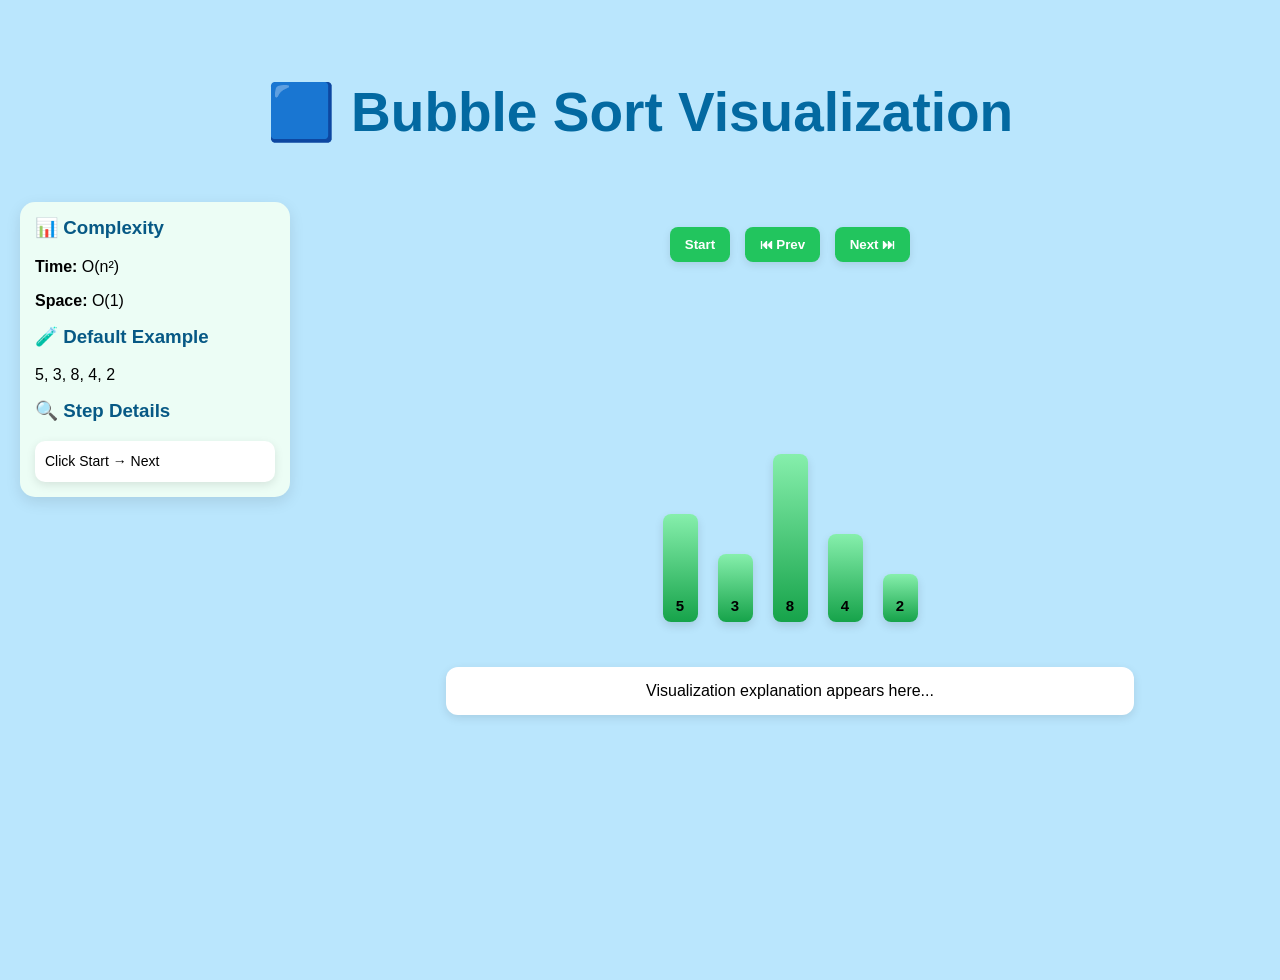
==== bubble.html @ c0d635e3 "Add files via upload" ====
<!DOCTYPE html>
<html>
<head>
  <title>Bubble Sort</title>
  <link rel="stylesheet" href="main.css">
</head>

<body class="bubble-bg">

<h1 class="title">🟦 Bubble Sort Visualization</h1>

<div class="layout">

  <!-- LEFT SIDE -->
  <div class="side-box">
    <h3>📊 Complexity</h3>
    <p><b>Time:</b> O(n²)</p>
    <p><b>Space:</b> O(1)</p>

    <h3>🧪 Default Example</h3>
    <p>5, 3, 8, 4, 2</p>

    <h3>🔍 Step Details</h3>
    <div id="stepBox" class="step-box">
      Click Start → Next
    </div>
  </div>

  <!-- RIGHT SIDE -->
  <div class="main">

    <div class="controls">
      
      <button onclick="start()">Start</button>
      <button onclick="prevStep()">⏮ Prev</button>
      <button onclick="nextStep()">Next ⏭</button>
    </div>

    <div id="array"></div>

    <div id="explain" class="explanation">
      Visualization explanation appears here...
    </div>

  </div>

</div>

<script src="script.js"></script>

</body>
</html>
---- main.css ----
body {
  margin: 0;
  font-family: Arial, sans-serif;
  background-color: #e0f2fe; /* pastel light blue */
  text-align: center;
}

/* Home Page Title */
.title {
  font-size: 55px;
  margin-top: 80px;
  color: #0369a1;
}

.subtitle {
  font-size: 18px;
  color: #334155;
}

/* Home Page Cards */
.card-container {
  margin-top: 60px;
  display: flex;
  justify-content: center;
  gap: 40px;
}

.card {
  padding: 40px 60px;
  border-radius: 20px;
  text-decoration: none;
  font-size: 22px;
  font-weight: bold;
  color: #0f172a;
  box-shadow: 0 8px 20px rgba(0,0,0,0.1);
  transition: 0.3s;
}

.card:hover {
  transform: scale(1.1);
}

.bubble {
  background-color: #bae6fd;   /* pastel blue */
}

.selection {
  background-color: #ddd6fe;   /* pastel purple */
}

.insertion {
  background-color: #bbf7d0;   /* pastel green */
}

/* Bubble Sort Page Background */
.bubble-bg {
  background-color: #bae6fd;
  min-height: 100vh;
}

/* Page Layout */
.layout {
  display: flex;
  gap: 30px;
  padding: 20px;
  align-items: flex-start;
}

/* Left Panel */
.side-box {
  width: 250px;
  background: #e0f2fe;
  padding: 18px;
  border-radius: 16px;
  box-shadow: 0 5px 14px rgba(0,0,0,0.1);
  text-align: left;
}

.side-box h3 {
  margin-top: 0;
  color: #075985;
}

/* Main Area */
.main {
  flex: 1;
}

/* Controls */
.controls {
  margin: 20px;
}

.controls input {
  padding: 10px 14px;
  border-radius: 10px;
  border: 1px solid #94a3b8;
  width: 260px;
  font-size: 15px;
}

.controls button {
  padding: 10px 16px;
  margin: 5px;
  border: none;
  border-radius: 10px;
  background: white;
  font-weight: bold;
  cursor: pointer;
  box-shadow: 0 3px 8px rgba(0,0,0,0.1);
  transition: 0.3s;
}

.controls button:hover {
  transform: scale(1.05);
}

/* Array Area */
#array {
  display: flex;
  justify-content: center;
  align-items: flex-end;
  gap: 10px;
  margin-top: 30px;
  min-height: 260px;
  padding: 20px;
}

/* Bars */
.bar {
  width: 45px;
  background: #0284c7;
  border-radius: 8px 8px 0 0;
  transition: all 0.4s ease;
  display: flex;
  align-items: flex-end;
  justify-content: center;
  color: black;
  font-weight: bold;
  font-size: 15px;
  padding-bottom: 8px;
  box-shadow: 0 4px 10px rgba(0,0,0,0.12);
}

/* Comparison / Swap / Sorted colors */
.compare {
  background: #facc15 !important; /* yellow */
}

.swap {
  background: #ef4444 !important; /* red */
}

.sorted {
  background: #22c55e !important; /* green */
}

/* Explanation Box */
.explanation {
  margin: 20px auto;
  width: 70%;
  padding: 15px;
  background: white;
  border-radius: 12px;
  font-size: 16px;
  box-shadow: 0 3px 10px rgba(0,0,0,0.1);
}

/* Step Details Box */
.step-box {
  margin-top: 10px;
  padding: 12px;
  background: white;
  border-radius: 10px;
  font-size: 14px;
  box-shadow: 0 3px 10px rgba(0,0,0,0.1);
  line-height: 1.5;
}

/* Optional scroll box if explanation becomes long */
.full-box {
  margin-top: 10px;
  padding: 10px;
  background: white;
  border-radius: 10px;
  font-size: 13px;
  max-height: 200px;
  overflow-y: auto;
  box-shadow: 0 3px 10px rgba(0,0,0,0.1);
}
/* Selection page background */
.selection-bg {
  background-color: #ddd6fe; /* pastel purple */
}

/* Layout */
.layout {
  display: flex;
  gap: 30px;
  padding: 20px;
}

/* Left side box */
.side-box {
  width: 220px;
  background: white;
  padding: 15px;
  border-radius: 15px;
}

/* Step box */
.step-box {
  margin-top: 10px;
  padding: 10px;
  background: #f1f5f9;
  border-radius: 10px;
}

/* Bars */
.bar {
  width: 30px;
  margin: 5px;
  background: #7c3aed;
  border-radius: 6px;
  transition: all 0.3s ease;
  display: flex;
  align-items: flex-end;
  justify-content: center;
  font-weight: bold;
}
/* Insertion page background */
.insertion-bg {
  background-color: #bbf7d0;  /* pastel green */
}

/* Layout */
.layout {
  display: flex;
  gap: 30px;
  padding: 20px;
}

/* Left panel */
.side-box {
  width: 240px;
  background: #ecfdf5;
  padding: 15px;
  border-radius: 15px;
  box-shadow: 0 5px 15px rgba(0,0,0,0.1);
}

/* Step box */
.step-box {
  margin-top: 10px;
  padding: 10px;
  background: white;
  border-radius: 10px;
  font-size: 14px;
}

/* Main section */
.main {
  flex: 1;
}

/* Controls */
.controls {
  margin: 20px;
}

.controls input {
  padding: 10px;
  border-radius: 8px;
  border: 1px solid #ccc;
}

.controls button {
  padding: 10px 15px;
  margin: 5px;
  border: none;
  border-radius: 8px;
  background: #22c55e;
  color: white;
  font-weight: bold;
  cursor: pointer;
  transition: 0.3s;
}

.controls button:hover {
  transform: scale(1.1);
}

/* Array container */
#array {
  display: flex;
  justify-content: center;
  align-items: flex-end;
  margin-top: 40px;
  height: 300px;
}

/* Bars */
.bar {
  width: 35px;
  margin: 5px;
  background: linear-gradient(to top, #16a34a, #86efac);
  border-radius: 8px;
  transition: all 0.3s ease;

  display: flex;
  align-items: flex-end;
  justify-content: center;

  font-weight: bold;
  color: black;
}

/* Explanation box */
.explanation {
  margin-top: 20px;
  padding: 15px;
  background: white;
  border-radius: 12px;
  font-size: 16px;
}
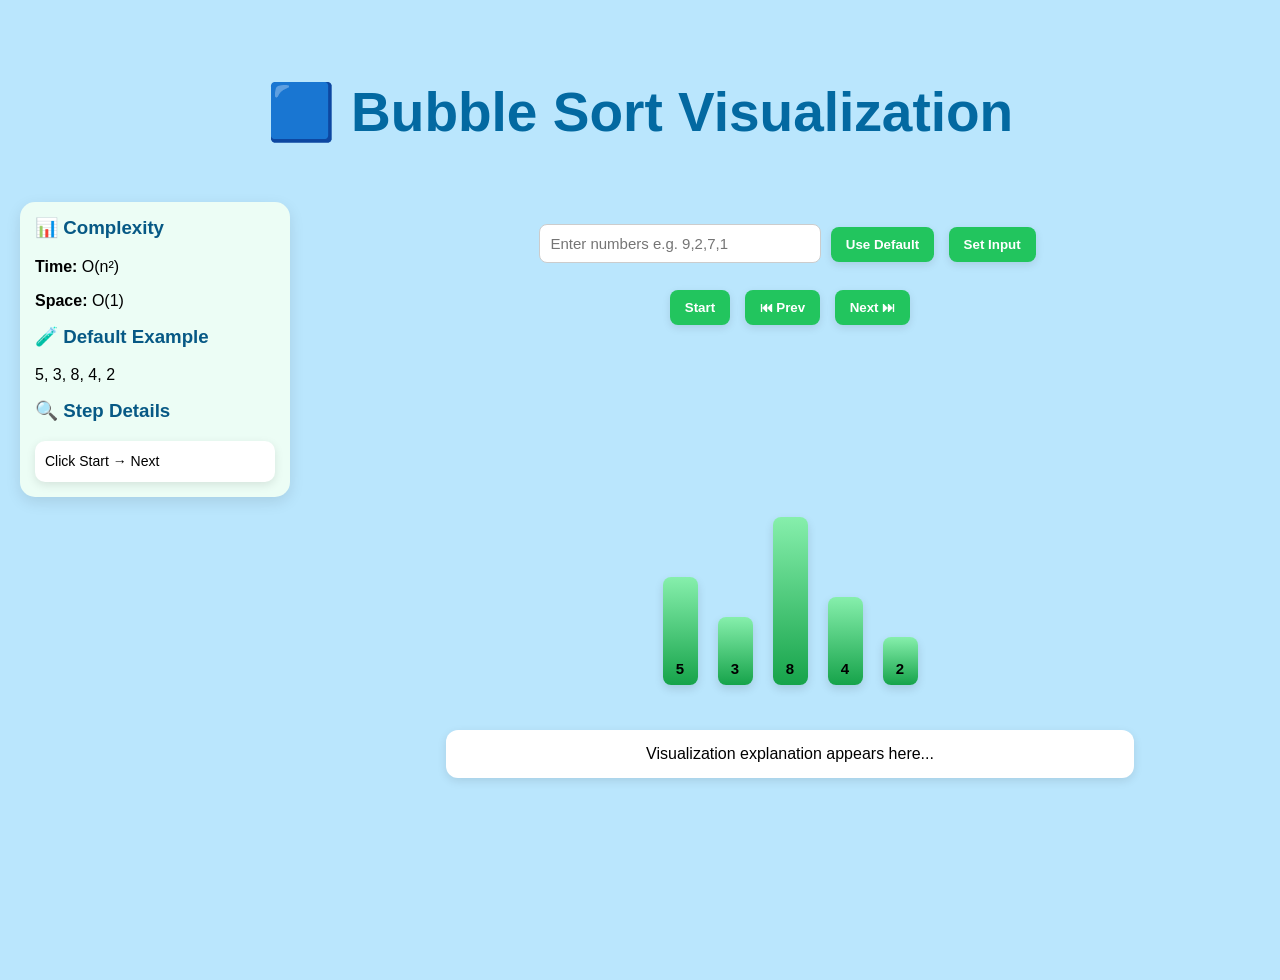
==== commit c0097476: "Add files via upload" ====
--- a/bubble.html
+++ b/bubble.html
@@ -30,11 +30,20 @@
   <div class="main">
 
     <div class="controls">
-      
-      <button onclick="start()">Start</button>
-      <button onclick="prevStep()">⏮ Prev</button>
-      <button onclick="nextStep()">Next ⏭</button>
-    </div>
+
+  <!-- User Input -->
+  <input id="userInput" placeholder="Enter numbers e.g. 9,2,7,1">
+
+  <button onclick="useDefault()">Use Default</button>
+  <button onclick="setArray()">Set Input</button>
+
+  <br><br>
+
+  <button onclick="start()">Start</button>
+  <button onclick="prevStep()">⏮ Prev</button>
+  <button onclick="nextStep()">Next ⏭</button>
+
+</div>
 
     <div id="array"></div>
 
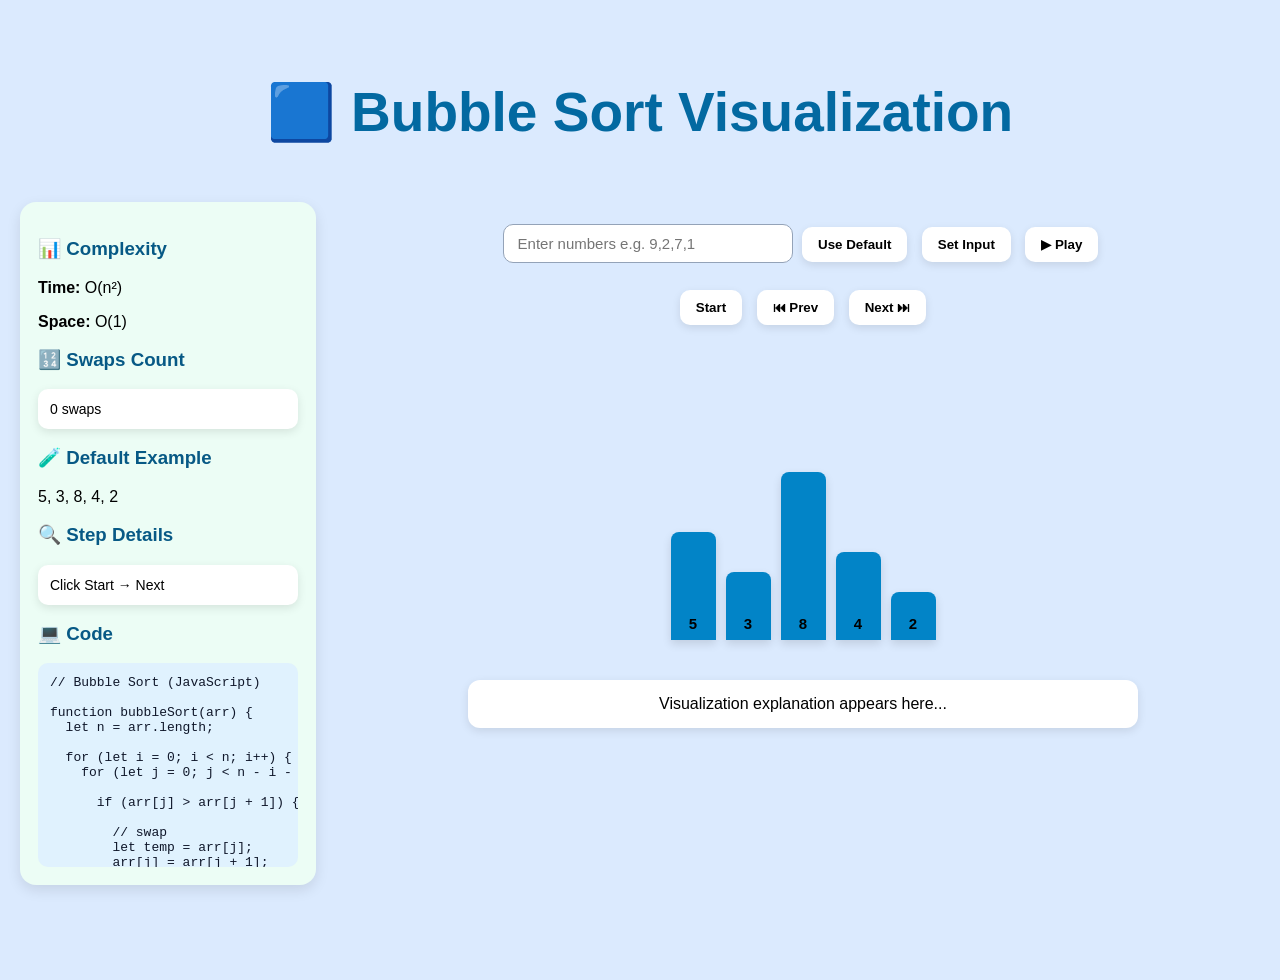
==== commit b84945a8: "Add files via upload" ====
--- a/bubble.html
+++ b/bubble.html
@@ -13,9 +13,15 @@
 
   <!-- LEFT SIDE -->
   <div class="side-box">
+
     <h3>📊 Complexity</h3>
     <p><b>Time:</b> O(n²)</p>
     <p><b>Space:</b> O(1)</p>
+
+    <h3>🔢 Swaps Count</h3>
+    <div id="swapCount" class="step-box">
+      0 swaps
+    </div>
 
     <h3>🧪 Default Example</h3>
     <p>5, 3, 8, 4, 2</p>
@@ -24,6 +30,35 @@
     <div id="stepBox" class="step-box">
       Click Start → Next
     </div>
+
+    <!-- ✅ CODE BLOCK (FIXED POSITION) -->
+    <h3>💻 Code</h3>
+    <div class="code-scroll">
+<pre>
+// Bubble Sort (JavaScript)
+
+function bubbleSort(arr) {
+  let n = arr.length;
+
+  for (let i = 0; i < n; i++) {
+    for (let j = 0; j < n - i - 1; j++) {
+
+      if (arr[j] > arr[j + 1]) {
+
+        // swap
+        let temp = arr[j];
+        arr[j] = arr[j + 1];
+        arr[j + 1] = temp;
+      }
+
+    }
+  }
+
+  return arr;
+}
+</pre>
+    </div>
+
   </div>
 
   <!-- RIGHT SIDE -->
@@ -31,22 +66,25 @@
 
     <div class="controls">
 
-  <!-- User Input -->
-  <input id="userInput" placeholder="Enter numbers e.g. 9,2,7,1">
+      <!-- User Input -->
+      <input id="userInput" placeholder="Enter numbers e.g. 9,2,7,1">
 
-  <button onclick="useDefault()">Use Default</button>
-  <button onclick="setArray()">Set Input</button>
+      <button onclick="useDefault()">Use Default</button>
+      <button onclick="setArray()">Set Input</button>
+      <button onclick="play()">▶ Play</button>
 
-  <br><br>
+      <br><br>
 
-  <button onclick="start()">Start</button>
-  <button onclick="prevStep()">⏮ Prev</button>
-  <button onclick="nextStep()">Next ⏭</button>
+      <button onclick="start()">Start</button>
+      <button onclick="prevStep()">⏮ Prev</button>
+      <button onclick="nextStep()">Next ⏭</button>
 
-</div>
+    </div>
 
+    <!-- VISUALIZATION -->
     <div id="array"></div>
 
+    <!-- EXPLANATION -->
     <div id="explain" class="explanation">
       Visualization explanation appears here...
     </div>
--- a/main.css
+++ b/main.css
@@ -1,11 +1,12 @@
+/* 🌐 GLOBAL */
 body {
   margin: 0;
   font-family: Arial, sans-serif;
-  background-color: #e0f2fe; /* pastel light blue */
+  background-color: #e0f2fe;
   text-align: center;
 }
 
-/* Home Page Title */
+/* 🏷 TITLE */
 .title {
   font-size: 55px;
   margin-top: 80px;
@@ -17,7 +18,7 @@
   color: #334155;
 }
 
-/* Home Page Cards */
+/* 🏠 HOME CARDS */
 .card-container {
   margin-top: 60px;
   display: flex;
@@ -40,25 +41,16 @@
   transform: scale(1.1);
 }
 
-.bubble {
-  background-color: #bae6fd;   /* pastel blue */
-}
-
-.selection {
-  background-color: #ddd6fe;   /* pastel purple */
-}
-
-.insertion {
-  background-color: #bbf7d0;   /* pastel green */
-}
-
-/* Bubble Sort Page Background */
-.bubble-bg {
-  background-color: #bae6fd;
-  min-height: 100vh;
-}
-
-/* Page Layout */
+.bubble { background-color: #bae6fd; }
+.selection { background-color: #ddd6fe; }
+.insertion { background-color: #bbf7d0; }
+
+/* 🎨 PAGE BACKGROUNDS */
+.bubble-bg { background-color: #bae6fd; min-height: 100vh; }
+.selection-bg { background-color: #ddd6fe; min-height: 100vh; }
+.insertion-bg { background-color: #bbf7d0; min-height: 100vh; }
+
+/* 📦 LAYOUT */
 .layout {
   display: flex;
   gap: 30px;
@@ -66,9 +58,9 @@
   align-items: flex-start;
 }
 
-/* Left Panel */
+/* 📘 LEFT PANEL */
 .side-box {
-  width: 250px;
+  width: 260px;
   background: #e0f2fe;
   padding: 18px;
   border-radius: 16px;
@@ -77,16 +69,16 @@
 }
 
 .side-box h3 {
-  margin-top: 0;
+  margin-top: 18px;
   color: #075985;
 }
 
-/* Main Area */
+/* 📗 MAIN AREA */
 .main {
   flex: 1;
 }
 
-/* Controls */
+/* 🎛 CONTROLS */
 .controls {
   margin: 20px;
 }
@@ -115,7 +107,7 @@
   transform: scale(1.05);
 }
 
-/* Array Area */
+/* 📊 ARRAY */
 #array {
   display: flex;
   justify-content: center;
@@ -126,12 +118,10 @@
   padding: 20px;
 }
 
-/* Bars */
+/* 📊 BASE BAR */
 .bar {
   width: 45px;
-  background: #0284c7;
   border-radius: 8px 8px 0 0;
-  transition: all 0.4s ease;
   display: flex;
   align-items: flex-end;
   justify-content: center;
@@ -140,22 +130,28 @@
   font-size: 15px;
   padding-bottom: 8px;
   box-shadow: 0 4px 10px rgba(0,0,0,0.12);
-}
-
-/* Comparison / Swap / Sorted colors */
-.compare {
-  background: #facc15 !important; /* yellow */
-}
-
-.swap {
-  background: #ef4444 !important; /* red */
-}
-
-.sorted {
-  background: #22c55e !important; /* green */
-}
-
-/* Explanation Box */
+  transition: all 0.4s ease;
+}
+
+/* 🎨 ALGORITHM COLORS */
+.bubble-bg .bar {
+  background: #0284c7;
+}
+
+.selection-bg .bar {
+  background: #7c3aed;
+}
+
+.insertion-bg .bar {
+  background: linear-gradient(to top, #16a34a, #86efac);
+}
+
+/* 🔁 STATES */
+.compare { background: #facc15 !important; }
+.swap { background: #ef4444 !important; }
+.sorted { background: #22c55e !important; }
+
+/* 📘 EXPLANATION */
 .explanation {
   margin: 20px auto;
   width: 70%;
@@ -166,7 +162,7 @@
   box-shadow: 0 3px 10px rgba(0,0,0,0.1);
 }
 
-/* Step Details Box */
+/* 📊 STEP BOX */
 .step-box {
   margin-top: 10px;
   padding: 12px;
@@ -174,152 +170,88 @@
   border-radius: 10px;
   font-size: 14px;
   box-shadow: 0 3px 10px rgba(0,0,0,0.1);
-  line-height: 1.5;
-}
-
-/* Optional scroll box if explanation becomes long */
-.full-box {
-  margin-top: 10px;
-  padding: 10px;
-  background: white;
-  border-radius: 10px;
+}
+
+/* 💻 CODE BLOCK (MATCH LEFT PANEL) */
+.code-scroll {
+  background: #e0f2fe;   /* SAME as side-box */
+  color: #0f172a;
+  padding: 12px;
+  border-radius: 10px;
+  font-family: monospace;
   font-size: 13px;
-  max-height: 200px;
+  height: 180px;
   overflow-y: auto;
-  box-shadow: 0 3px 10px rgba(0,0,0,0.1);
-}
-/* Selection page background */
+}
+
+/* remove spacing */
+.code-scroll pre {
+  margin: 0;
+}
+
+/* ✨ SCROLLBAR */
+.code-scroll::-webkit-scrollbar {
+  width: 6px;
+}
+
+.code-scroll::-webkit-scrollbar-thumb {
+  background: #94a3b8;
+  border-radius: 10px;
+}
+/* 🌿 Bubble → very light pastel green */
+.bubble-bg .side-box {
+  background: #ecfdf5;
+}
+
+/* 🌊 Selection → very light pastel blue */
+.selection-bg .side-box {
+  background: #f0f9ff;
+}
+
+/* 💜 Insertion → very light pastel lavender */
+.insertion-bg .side-box {
+  background: #f5f3ff;
+}
+/* 🌿 Bubble → soft pastel green background */
+
+/* 🔵 Bubble → lighter pastel blue */
+.bubble-bg {
+  background-color: #dbeafe;
+}
+
+/* 💜 Selection → lighter pastel lavender */
 .selection-bg {
-  background-color: #ddd6fe; /* pastel purple */
-}
-
-/* Layout */
-.layout {
-  display: flex;
-  gap: 30px;
-  padding: 20px;
-}
-
-/* Left side box */
-.side-box {
-  width: 220px;
-  background: white;
-  padding: 15px;
-  border-radius: 15px;
-}
-
-/* Step box */
-.step-box {
-  margin-top: 10px;
-  padding: 10px;
-  background: #f1f5f9;
-  border-radius: 10px;
-}
-
-/* Bars */
-.bar {
-  width: 30px;
-  margin: 5px;
-  background: #7c3aed;
-  border-radius: 6px;
-  transition: all 0.3s ease;
-  display: flex;
-  align-items: flex-end;
-  justify-content: center;
-  font-weight: bold;
-}
-/* Insertion page background */
+  background-color: #ede9fe;
+}
+
+/* 🟢 Insertion → lighter pastel green */
 .insertion-bg {
-  background-color: #bbf7d0;  /* pastel green */
-}
-
-/* Layout */
-.layout {
-  display: flex;
-  gap: 30px;
-  padding: 20px;
-}
-
-/* Left panel */
-.side-box {
-  width: 240px;
-  background: #ecfdf5;
-  padding: 15px;
-  border-radius: 15px;
-  box-shadow: 0 5px 15px rgba(0,0,0,0.1);
-}
-
-/* Step box */
-.step-box {
-  margin-top: 10px;
-  padding: 10px;
-  background: white;
-  border-radius: 10px;
-  font-size: 14px;
-}
-
-/* Main section */
-.main {
-  flex: 1;
-}
-
-/* Controls */
-.controls {
-  margin: 20px;
-}
-
-.controls input {
-  padding: 10px;
-  border-radius: 8px;
-  border: 1px solid #ccc;
-}
-
-.controls button {
-  padding: 10px 15px;
-  margin: 5px;
-  border: none;
-  border-radius: 8px;
-  background: #22c55e;
-  color: white;
-  font-weight: bold;
-  cursor: pointer;
-  transition: 0.3s;
-}
-
-.controls button:hover {
-  transform: scale(1.1);
-}
-
-/* Array container */
-#array {
-  display: flex;
-  justify-content: center;
-  align-items: flex-end;
-  margin-top: 40px;
-  height: 300px;
-}
-
-/* Bars */
-.bar {
-  width: 35px;
-  margin: 5px;
-  background: linear-gradient(to top, #16a34a, #86efac);
-  border-radius: 8px;
-  transition: all 0.3s ease;
-
-  display: flex;
-  align-items: flex-end;
-  justify-content: center;
-
-  font-weight: bold;
-  color: black;
-}
-
-/* Explanation box */
-.explanation {
-  margin-top: 20px;
-  padding: 15px;
-  background: white;
-  border-radius: 12px;
-  font-size: 16px;
+  background-color: #dcfce7;
+}
+/* Quick Sort page background */
+/* 🟠 Quick → very light pastel orange */
+.quick-bg {
+  background-color: #fff7ed;
+  min-height: 100vh;
+}
+/* Quick Sort left panel */
+.quick {
+  background-color: #fed7aa; /* pastel light orange */
+}
+/* 🟠 Quick Sort bars → soft orange */
+.quick-bg .bar {
+  background: linear-gradient(to top, #fb923c, #fed7aa);
+}
+.merge-bg {
+  background-color: #fffbeb; /* very light pastel yellow */
+  min-height: 100vh;
+}
+.merge-bg .side-box {
+  background: #fce7f3; /* light pastel pink */
+}
+.merge {
+  background-color: #fde68a; /* light pastel yellow */
+}
+.merge-bg .bar {
+  background: linear-gradient(to top, #eab308, #fde68a);
 }
